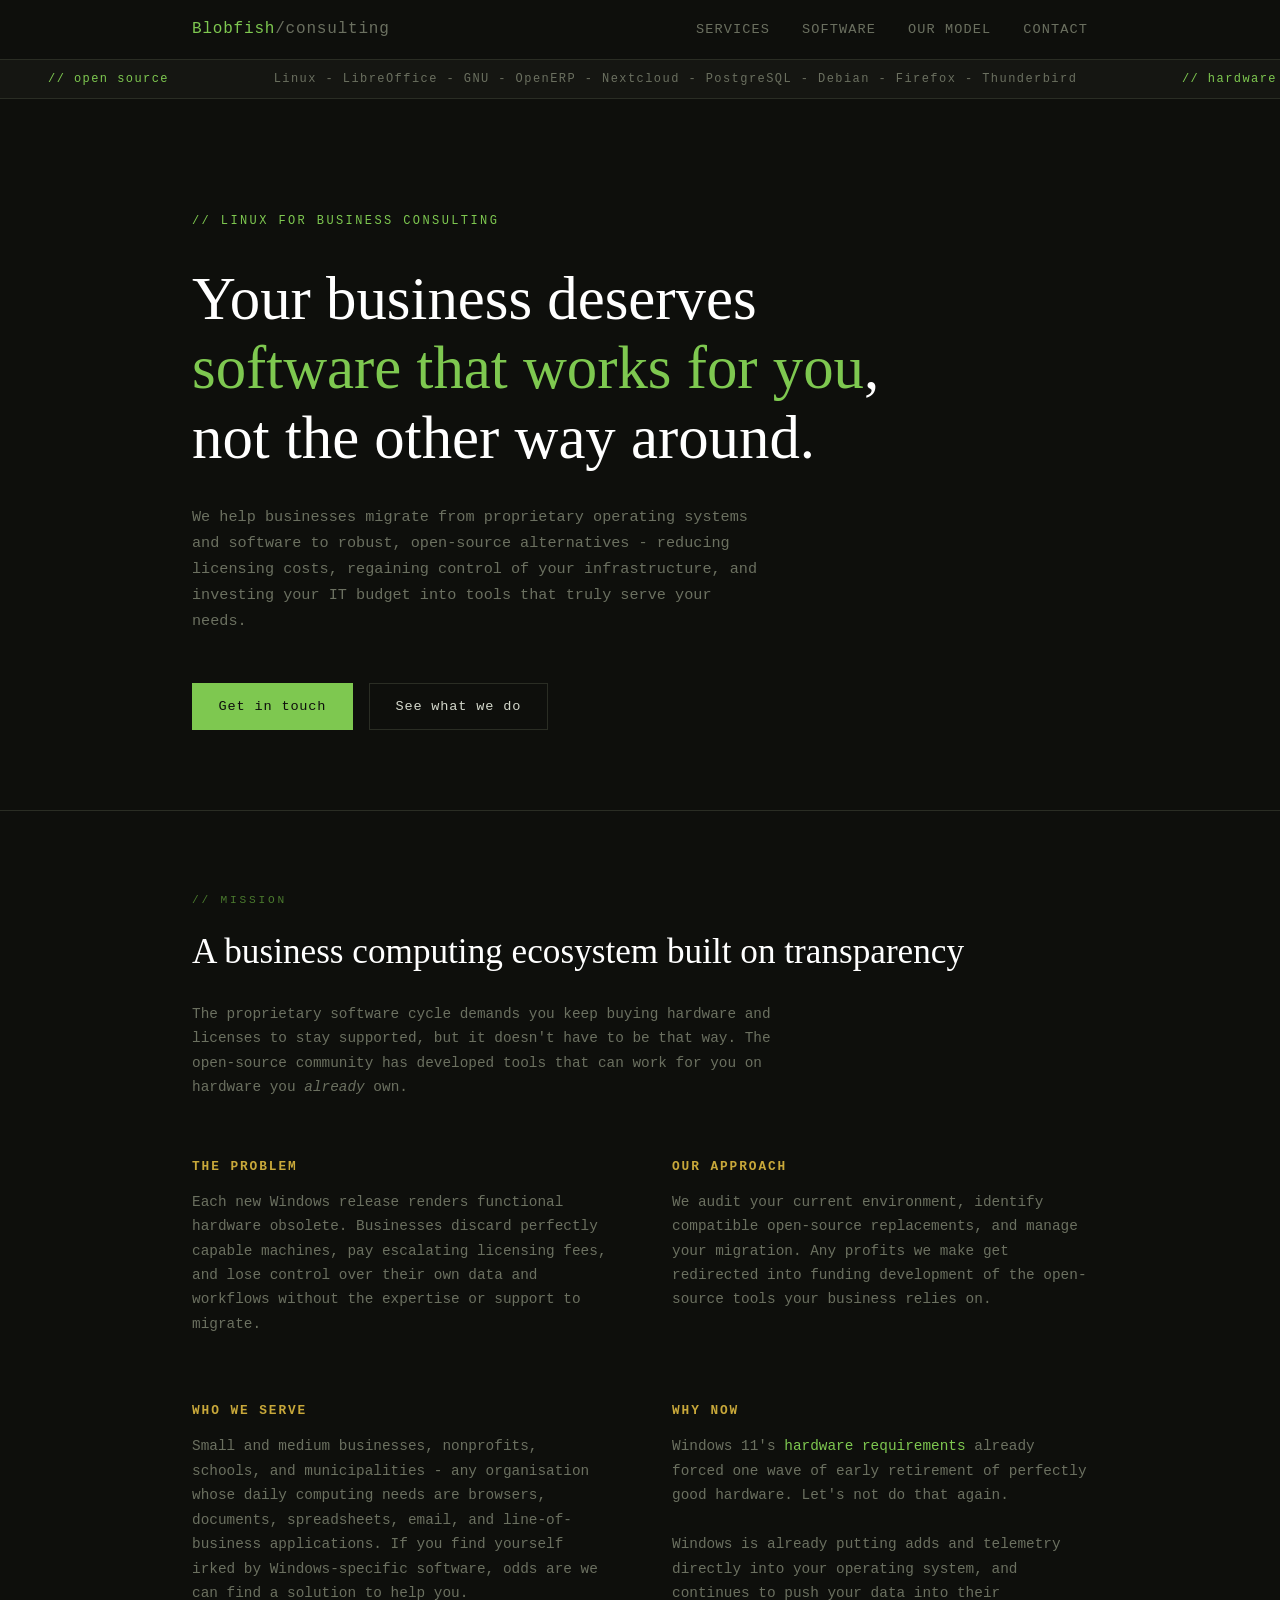
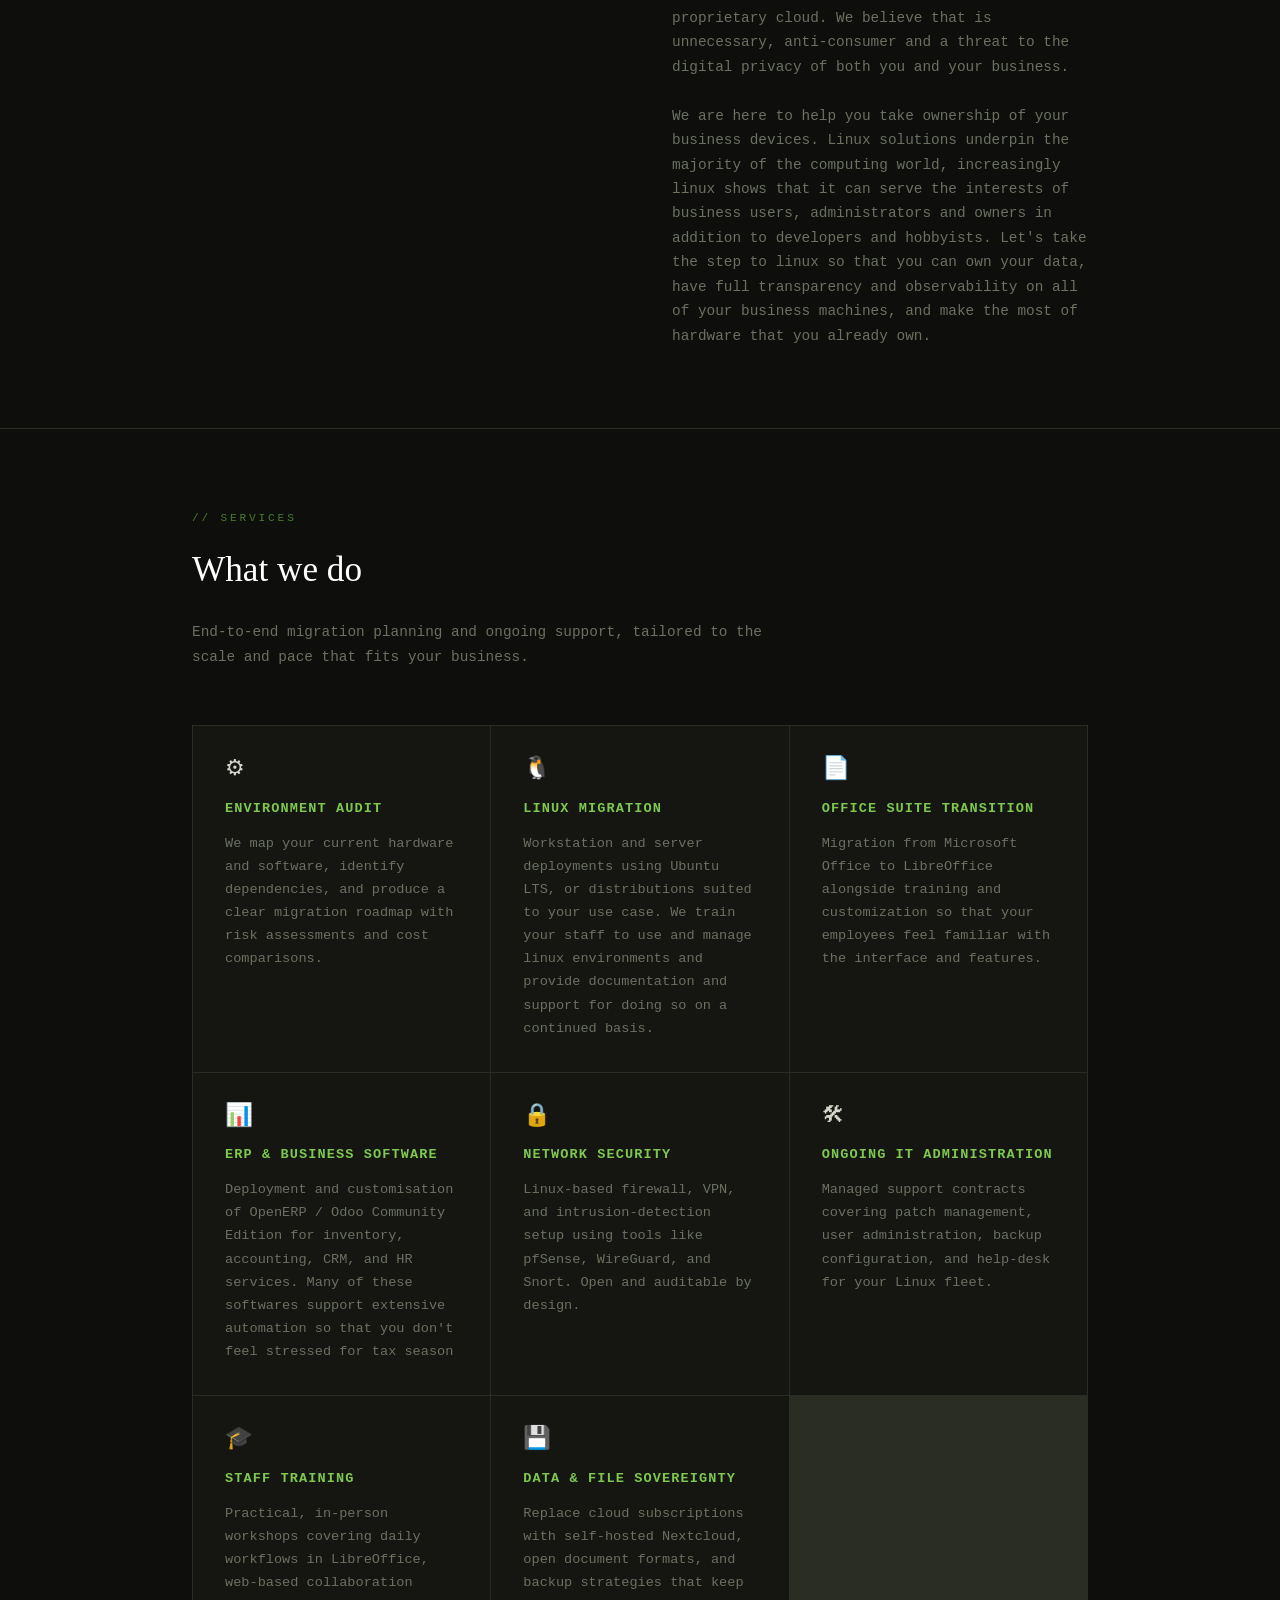
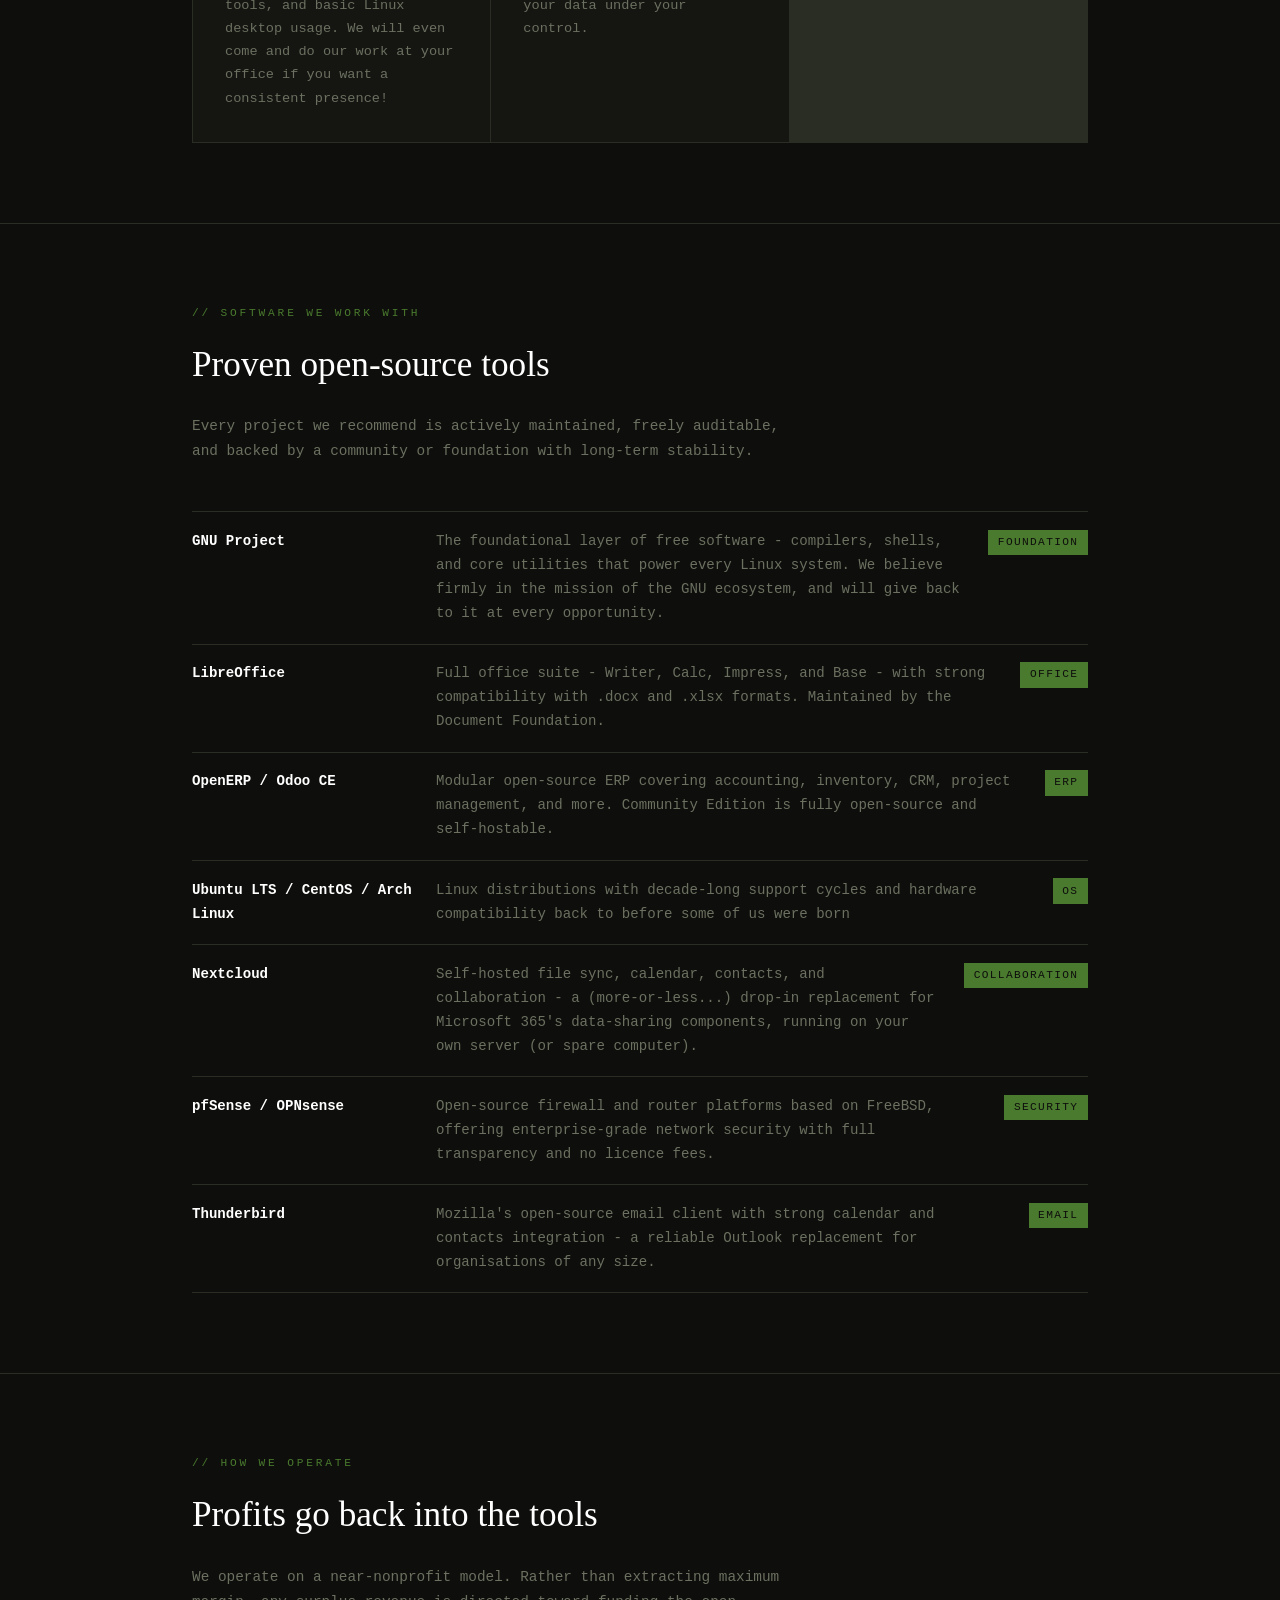
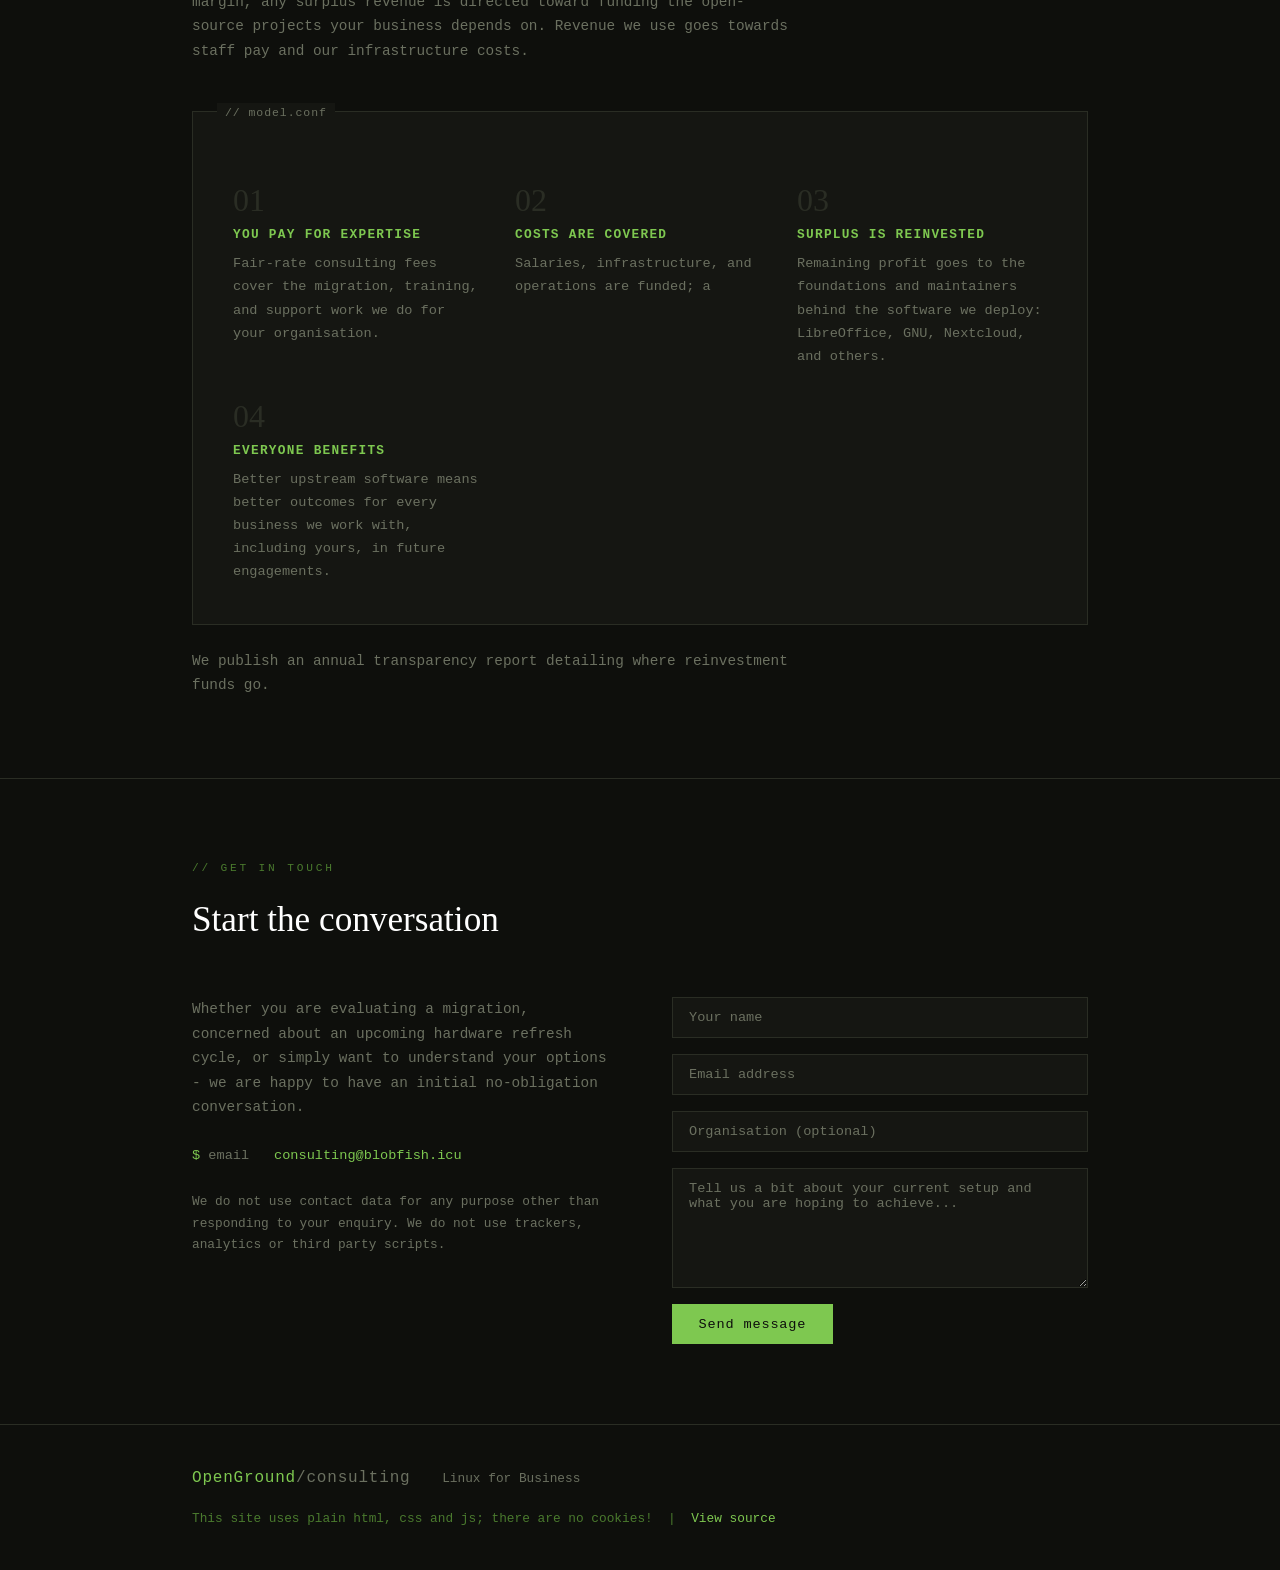
==== index.html @ 0ae6003b "impl: it's time..." ====
<!DOCTYPE html>
<html lang="en">
<head>
  <meta charset="UTF-8">
  <meta name="viewport" content="width=device-width, initial-scale=1.0">
  <title>Blobfish Consulting - Transitioning to a Post-Windows World</title>
  <link rel="stylesheet" href="style.css">
</head>
<body>

<!-- -- Navigation ------------------------------------------------- -->
<nav>
  <div class="inner">
    <div class="logo">Blobfish<span>/consulting</span></div>
    <ul>
      <li><a href="#services">Services</a></li>
      <li><a href="#software">Software</a></li>
      <li><a href="#model">Our Model</a></li>
      <li><a href="#contact">Contact</a></li>
    </ul>
  </div>
</nav>

<!-- -- Ticker ------------------------------------------------------ -->
<div class="ticker" aria-hidden="true">
  <div class="ticker-inner">
    <span class="hi">// open source</span>
    <span>Linux - LibreOffice - GNU - OpenERP - Nextcloud - PostgreSQL - Debian - Firefox - Thunderbird</span>
    <span class="hi">// hardware support forever</span>
    <span>Linux - LibreOffice - GNU - OpenERP - Nextcloud - PostgreSQL - Debian - Firefox - Thunderbird</span>
    <span class="hi">// security by transparency</span>
    <span>Linux - LibreOffice - GNU - OpenERP - Nextcloud - PostgreSQL - Debian - Firefox - Thunderbird</span>
    <span class="hi">// software for users, rather than vendors</span>
    <span>Linux - LibreOffice - GNU - OpenERP - Nextcloud - PostgreSQL - Debian - Firefox - Thunderbird</span>
  </div>
</div>

<!-- -- Hero ------------------------------------------------------- -->
<section class="hero">
  <div class="container">
    <p class="hero-eyebrow">// Linux for Business Consulting</p>
    <h1>Your business deserves <em>software that works for you</em>, not the other way around.</h1>
    <p class="hero-body">
      We help businesses migrate from proprietary operating systems and software to robust,
      open-source alternatives - reducing licensing costs, regaining control of your infrastructure,
      and investing your IT budget into tools that truly serve your needs.
    </p>
    <div class="cta-group">
      <a href="#contact" class="btn btn-primary">Get in touch</a>
      <a href="#services" class="btn btn-ghost">See what we do</a>
    </div>
  </div>
</section>

<!-- -- Mission ----------------------------------------------------- -->
<section class="section" id="mission">
  <div class="container">
    <p class="section-label">// mission</p>
    <h2 class="section-title">A business computing ecosystem built on transparency</h2>
    <p class="section-body">
      The proprietary software cycle demands you keep buying hardware and
      licenses to stay supported, but it doesn't have to be that way. The
      open-source community has developed tools that can work for you on
      hardware you <em>already</em> own.
    </p>
    <div class="mission-grid">
      <div class="mission-item">
        <h3>The Problem</h3>
        <p>
          Each new Windows release renders functional hardware obsolete. Businesses discard
          perfectly capable machines, pay escalating licensing fees, and lose control over
          their own data and workflows without the expertise or support to
          migrate.
        </p>
      </div>
      <div class="mission-item">
        <h3>Our Approach</h3>
        <p>
          We audit your current environment, identify compatible open-source replacements,
          and manage your migration. Any profits we make get redirected into funding development
          of the open-source tools your business relies on.
        </p>
      </div>
      <div class="mission-item">
        <h3>Who We Serve</h3>
        <p>
          Small and medium businesses, nonprofits, schools, and municipalities - any organisation
          whose daily computing needs are browsers, documents, spreadsheets, email, and line-of-business
          applications. If you find yourself irked by Windows-specific software,
          odds are we can find a solution to help you.
        </p>
      </div>
      <div class="mission-item">
        <h3>Why Now</h3>
        <p>
        Windows 11's <a href="https://web.archive.org/web/20260525220118/https://www.microsoft.com/en-us/windows/windows-11-specifications"
        target="_blank">hardware requirements</a> already forced one wave of
        early retirement of perfectly good hardware. Let's not do that again.
        <br><br>
        Windows is already putting adds and telemetry directly into your
        operating system, and continues to push your data into their proprietary
        cloud. We believe that is unnecessary, anti-consumer and a threat to
        the digital privacy of both you and your business.
        <br><br>
        We are here to help you take ownership of your business devices. Linux
        solutions underpin the majority of the computing world, increasingly
        linux shows that it can serve the
        interests of business users, administrators and owners in addition to
        developers and hobbyists. Let's take the step to linux so that you can
        own your data, have full transparency and observability on all of your
        business machines, and make the most of hardware that you already own.
        </p>
      </div>
    </div>
  </div>
</section>

<!-- -- Services ---------------------------------------------------- -->
<section class="section" id="services">
  <div class="container">
    <p class="section-label">// services</p>
    <h2 class="section-title">What we do</h2>
    <p class="section-body">
      End-to-end migration planning and ongoing support, tailored to the scale and pace that fits your business.
    </p>
    <div class="services-grid">
      <div class="service-card">
        <div class="icon">⚙</div>
        <h3>Environment Audit</h3>
        <p>We map your current hardware and software, identify dependencies, and produce a clear migration roadmap with risk assessments and cost comparisons.</p>
      </div>
      <div class="service-card">
        <div class="icon">🐧</div>
        <h3>Linux Migration</h3>
        <p>Workstation and server deployments using Ubuntu LTS, or distributions
        suited to your use case. We train your staff to use and manage linux
        environments and provide documentation and support for doing so on a
        continued basis.</p>
      </div>
      <div class="service-card">
        <div class="icon">📄</div>
        <h3>Office Suite Transition</h3>
        <p>Migration from Microsoft Office to LibreOffice alongside training and
        customization so that your employees feel familiar with the interface
        and features.</p>
      </div>
      <div class="service-card">
        <div class="icon">📊</div>
        <h3>ERP &amp; Business Software</h3>
        <p>Deployment and customisation of OpenERP / Odoo Community Edition for
        inventory, accounting, CRM, and HR services. Many of these softwares
        support extensive automation so that you don't feel stressed for tax
        season</p>
      </div>
      <div class="service-card">
        <div class="icon">🔒</div>
        <h3>Network Security</h3>
        <p>Linux-based firewall, VPN, and intrusion-detection setup using tools like pfSense, WireGuard, and Snort. Open and auditable by design.</p>
      </div>
      <div class="service-card">
        <div class="icon">🛠</div>
        <h3>Ongoing IT Administration</h3>
        <p>Managed support contracts covering patch management, user administration, backup configuration, and help-desk for your Linux fleet.</p>
      </div>
      <div class="service-card">
        <div class="icon">🎓</div>
        <h3>Staff Training</h3>
        <p>Practical, in-person workshops covering daily workflows in
        LibreOffice, web-based collaboration tools, and basic Linux desktop
        usage. We will even come and do our work at your office if you want a
        consistent presence!</p>
      </div>
      <div class="service-card">
        <div class="icon">💾</div>
        <h3>Data &amp; File Sovereignty</h3>
        <p>Replace cloud subscriptions with self-hosted Nextcloud, open document formats, and backup strategies that keep your data under your control.</p>
      </div>
    </div>
  </div>
</section>

<!-- -- Software Stack ---------------------------------------------- -->
<section class="section" id="software">
  <div class="container">
    <p class="section-label">// software we work with</p>
    <h2 class="section-title">Proven open-source tools</h2>
    <p class="section-body">
      Every project we recommend is actively maintained, freely auditable, and backed by
      a community or foundation with long-term stability.
    </p>
    <div class="stack-list">
      <div class="stack-item">
        <span class="stack-name">GNU Project</span>
        <span class="stack-desc">The foundational layer of free software -
          compilers, shells, and core utilities that power every Linux system.
          We believe firmly in the mission of the GNU ecosystem, and will give
          back to it at every opportunity.</span>
        <span class="tag">Foundation</span>
      </div>
      <div class="stack-item">
        <span class="stack-name">LibreOffice</span>
        <span class="stack-desc">Full office suite - Writer, Calc, Impress, and Base - with strong compatibility with .docx and .xlsx formats. Maintained by the Document Foundation.</span>
        <span class="tag">Office</span>
      </div>
      <div class="stack-item">
        <span class="stack-name">OpenERP / Odoo CE</span>
        <span class="stack-desc">Modular open-source ERP covering accounting, inventory, CRM, project management, and more. Community Edition is fully open-source and self-hostable.</span>
        <span class="tag">ERP</span>
      </div>
      <div class="stack-item">
        <span class="stack-name">Ubuntu LTS / CentOS / Arch Linux</span>
        <span class="stack-desc">Linux distributions with decade-long support cycles and
          hardware compatibility back to before some of us were born</span>
        <span class="tag">OS</span>
      </div>
      <div class="stack-item">
        <span class="stack-name">Nextcloud</span>
        <span class="stack-desc">Self-hosted file sync, calendar, contacts, and
          collaboration - a (more-or-less...) drop-in replacement for Microsoft
          365's data-sharing components, running on your own server (or spare
          computer).</span>
        <span class="tag">Collaboration</span>
      </div>
      <div class="stack-item">
        <span class="stack-name">pfSense / OPNsense</span>
        <span class="stack-desc">Open-source firewall and router platforms based on FreeBSD, offering enterprise-grade network security with full transparency and no licence fees.</span>
        <span class="tag">Security</span>
      </div>
      </div>
      <div class="stack-item">
        <span class="stack-name">Thunderbird</span>
        <span class="stack-desc">Mozilla's open-source email client with strong calendar and contacts integration - a reliable Outlook replacement for organisations of any size.</span>
        <span class="tag">Email</span>
      </div>
    </div>
  </div>
</section>

<!-- -- Business Model ---------------------------------------------- -->
<section class="section" id="model">
  <div class="container">
    <p class="section-label">// how we operate</p>
    <h2 class="section-title">Profits go back into the tools</h2>
    <p class="section-body">
      We operate on a near-nonprofit model. Rather than extracting maximum margin,
      any surplus revenue is directed toward funding the open-source projects
      your business depends on. Revenue we use goes towards staff pay
      and our infrastructure costs.
    </p>
    <div class="model-block">
      <div class="model-steps">
        <div class="model-step">
          <div class="step-num">01</div>
          <h4>You pay for expertise</h4>
          <p>Fair-rate consulting fees cover the migration, training, and
          support work we do for your organisation.</p>
        </div>
        <div class="model-step">
          <div class="step-num">02</div>
          <h4>Costs are covered</h4>
          <p>Salaries, infrastructure, and operations are funded; a</p>
        </div>
        <div class="model-step">
          <div class="step-num">03</div>
          <h4>Surplus is reinvested</h4>
          <p>Remaining profit goes to the foundations and maintainers behind the software we deploy: LibreOffice, GNU, Nextcloud, and others.</p>
        </div>
        <div class="model-step">
          <div class="step-num">04</div>
          <h4>Everyone benefits</h4>
          <p>Better upstream software means better outcomes for every business
          we work with, including yours, in future engagements.</p>
        </div>
      </div>
    </div>
    <p class="section-body mt-md">
      We publish an annual transparency report detailing where reinvestment
      funds go.
    </p>
  </div>
</section>

<!-- -- Contact ----------------------------------------------------- -->
<section class="section" id="contact">
  <div class="container">
    <p class="section-label">// get in touch</p>
    <h2 class="section-title">Start the conversation</h2>
    <div class="contact-wrap">
      <div class="contact-info">
        <p>
          Whether you are evaluating a migration, concerned about an upcoming hardware refresh cycle,
          or simply want to understand your options - we are happy to have an initial
          no-obligation conversation.
        </p>
        <div class="contact-line">
          <span class="label prompt">email</span>
          <a href="mailto:consulting@blobfish.icu">consulting@blobfish.icu</a>
        </div>
        <p class="mt-md" style="font-size:0.8rem; color: var(--text-muted);">
          We do not use contact data for any purpose other than responding to your enquiry.
          We do not use trackers, analytics or third party scripts.
        </p>
      </div>
      <form class="contact-form">
        <input type="text"  name="name"    placeholder="Your name"               autocomplete="name">
        <input type="email" name="email"   placeholder="Email address"           autocomplete="email">
        <input type="text"  name="org"     placeholder="Organisation (optional)"  autocomplete="organization">
        <textarea name="message" placeholder="Tell us a bit about your current setup and what you are hoping to achieve..."></textarea>
        <button type="submit" class="btn btn-primary" style="align-self: flex-start;">Send message</button>
      </form>
    </div>
  </div>
</section>

<!-- -- Footer ------------------------------------------------------ -->
<footer>
  <div class="inner">
    <div>
      <span class="logo">OpenGround<span style="color:var(--text-muted)">/consulting</span></span>
      <span style="margin-left:1.5rem; color:var(--text-muted);">Linux for Business</span>
    </div>
    <div class="oss-note">
      This site uses plain html, css and js; there are no cookies!
      &nbsp;|&nbsp; <a href="#">View source</a>
    </div>
  </div>
</footer>

<script src="main.js"></script>
</body>
</html>
---- style.css ----
/* ── Variables ─────────────────────────────────────────────── */
:root {
  --bg:         #0e0f0c;
  --surface:    #151612;
  --border:     #2a2d24;
  --green:      #7ec850;
  --green-dim:  #4a7a2e;
  --amber:      #c8a83a;
  --text:       #d4d8cc;
  --text-muted: #6b7060;
  --mono:       'Courier New', Courier, monospace;
  --serif:      Georgia, 'Times New Roman', serif;
}

/* ── Reset ──────────────────────────────────────────────────── */
*, *::before, *::after { box-sizing: border-box; margin: 0; padding: 0; }
html { scroll-behavior: smooth; }
body {
  background: var(--bg);
  color: var(--text);
  font-family: var(--mono);
  font-size: 15px;
  line-height: 1.7;
}
a { color: var(--green); text-decoration: none; }
a:hover { text-decoration: underline; }
img { display: block; max-width: 100%; }

/* ── Layout helpers ─────────────────────────────────────────── */
.container {
  max-width: 960px;
  margin: 0 auto;
  padding: 0 2rem;
}
.section { padding: 5rem 0; }
.section + .section { border-top: 1px solid var(--border); }

/* ── Terminal prompt decoration ─────────────────────────────── */
.prompt::before {
  content: '$ ';
  color: var(--green);
  user-select: none;
}

/* ── Nav ────────────────────────────────────────────────────── */
nav {
  position: sticky;
  top: 0;
  z-index: 100;
  background: var(--bg);
  border-bottom: 1px solid var(--border);
}
nav .inner {
  display: flex;
  align-items: center;
  justify-content: space-between;
  padding: 1rem 2rem;
  max-width: 960px;
  margin: 0 auto;
}
.logo {
  font-size: 1rem;
  color: var(--green);
  letter-spacing: 0.05em;
}
.logo span { color: var(--text-muted); }
nav ul {
  list-style: none;
  display: flex;
  gap: 2rem;
}
nav ul a {
  color: var(--text-muted);
  font-size: 0.85rem;
  letter-spacing: 0.08em;
  text-transform: uppercase;
}
nav ul a:hover { color: var(--green); text-decoration: none; }

/* ── Hero ───────────────────────────────────────────────────── */
.hero {
  padding: 7rem 0 5rem;
  border-bottom: 1px solid var(--border);
}
.hero-eyebrow {
  font-size: 0.75rem;
  letter-spacing: 0.2em;
  text-transform: uppercase;
  color: var(--green);
  margin-bottom: 2rem;
}
.hero h1 {
  font-family: var(--serif);
  font-size: clamp(2.2rem, 5vw, 3.8rem);
  font-weight: normal;
  line-height: 1.15;
  color: #fff;
  max-width: 700px;
  margin-bottom: 2rem;
}
.hero h1 em {
  font-style: normal;
  color: var(--green);
}
.hero-body {
  max-width: 580px;
  color: var(--text-muted);
  margin-bottom: 3rem;
  font-size: 0.95rem;
}
.cta-group { display: flex; gap: 1rem; flex-wrap: wrap; }
.btn {
  display: inline-block;
  padding: 0.7rem 1.6rem;
  font-family: var(--mono);
  font-size: 0.85rem;
  letter-spacing: 0.06em;
  border: 1px solid;
  cursor: pointer;
  transition: background 0.15s, color 0.15s;
}
.btn-primary {
  background: var(--green);
  border-color: var(--green);
  color: var(--bg);
}
.btn-primary:hover { background: #9fe870; border-color: #9fe870; text-decoration: none; }
.btn-ghost {
  background: transparent;
  border-color: var(--border);
  color: var(--text);
}
.btn-ghost:hover { border-color: var(--green); color: var(--green); text-decoration: none; }

/* ── Ticker bar ─────────────────────────────────────────────── */
.ticker {
  background: var(--surface);
  border-bottom: 1px solid var(--border);
  padding: 0.55rem 0;
  overflow: hidden;
  white-space: nowrap;
  font-size: 0.75rem;
  color: var(--text-muted);
  letter-spacing: 0.12em;
}
.ticker-inner {
  display: inline-block;
  animation: ticker 28s linear infinite;
}
.ticker-inner span { margin: 0 3rem; }
.ticker-inner .hi { color: var(--green); }
@keyframes ticker {
  from { transform: translateX(0); }
  to   { transform: translateX(-50%); }
}

/* ── Section headings ───────────────────────────────────────── */
.section-label {
  font-size: 0.7rem;
  letter-spacing: 0.25em;
  text-transform: uppercase;
  color: var(--green-dim);
  margin-bottom: 0.75rem;
}
.section-title {
  font-family: var(--serif);
  font-size: clamp(1.5rem, 3vw, 2.2rem);
  font-weight: normal;
  color: #fff;
  margin-bottom: 1.25rem;
}
.section-body {
  color: var(--text-muted);
  max-width: 600px;
  font-size: 0.9rem;
}

/* ── Mission ────────────────────────────────────────────────── */
.mission-grid {
  display: grid;
  grid-template-columns: 1fr 1fr;
  gap: 4rem;
  margin-top: 3.5rem;
}
@media (max-width: 640px) { .mission-grid { grid-template-columns: 1fr; gap: 2.5rem; } }
.mission-item h3 {
  color: var(--amber);
  font-family: var(--mono);
  font-size: 0.8rem;
  letter-spacing: 0.15em;
  text-transform: uppercase;
  margin-bottom: 0.75rem;
}
.mission-item p { font-size: 0.9rem; color: var(--text-muted); }

/* ── Services ───────────────────────────────────────────────── */
.services-grid {
  display: grid;
  grid-template-columns: repeat(auto-fill, minmax(260px, 1fr));
  gap: 1px;
  background: var(--border);
  margin-top: 3.5rem;
  border: 1px solid var(--border);
}
.service-card {
  background: var(--surface);
  padding: 2rem;
  transition: background 0.15s;
}
.service-card:hover { background: #1c1f18; }
.service-card .icon {
  font-size: 1.4rem;
  margin-bottom: 1rem;
  line-height: 1;
}
.service-card h3 {
  font-family: var(--mono);
  font-size: 0.85rem;
  color: var(--green);
  letter-spacing: 0.08em;
  text-transform: uppercase;
  margin-bottom: 0.75rem;
}
.service-card p { font-size: 0.85rem; color: var(--text-muted); }

/* ── Software stack ─────────────────────────────────────────── */
.stack-list {
  margin-top: 3rem;
  display: flex;
  flex-direction: column;
  gap: 0;
}
.stack-item {
  display: grid;
  grid-template-columns: 220px 1fr auto;
  align-items: baseline;
  gap: 1.5rem;
  padding: 1.1rem 0;
  border-bottom: 1px solid var(--border);
  font-size: 0.88rem;
}
@media (max-width: 640px) {
  .stack-item { grid-template-columns: 1fr; gap: 0.3rem; }
  .stack-item .tag { display: none; }
}
.stack-item:first-child { border-top: 1px solid var(--border); }
.stack-name { color: #fff; font-weight: bold; }
.stack-desc { color: var(--text-muted); }
.tag {
  font-size: 0.7rem;
  letter-spacing: 0.12em;
  text-transform: uppercase;
  color: var(--bg);
  background: var(--green-dim);
  padding: 0.2rem 0.6rem;
  white-space: nowrap;
}
.tag.amber { background: #6b5520; color: var(--amber); }

/* ── Business model ─────────────────────────────────────────── */
.model-block {
  margin-top: 3rem;
  border: 1px solid var(--border);
  padding: 2.5rem;
  background: var(--surface);
  position: relative;
}
.model-block::before {
  content: '// model.conf';
  position: absolute;
  top: -0.6rem;
  left: 1.5rem;
  background: var(--surface);
  padding: 0 0.5rem;
  font-size: 0.72rem;
  color: var(--text-muted);
  letter-spacing: 0.08em;
}
.model-steps {
  display: grid;
  grid-template-columns: repeat(auto-fill, minmax(180px, 1fr));
  gap: 2rem;
  margin-top: 2rem;
}
.model-step { font-size: 0.85rem; }
.step-num {
  font-size: 2rem;
  color: var(--border);
  line-height: 1;
  margin-bottom: 0.5rem;
  font-family: var(--serif);
}
.model-step h4 { color: var(--green); margin-bottom: 0.4rem; font-size: 0.8rem; text-transform: uppercase; letter-spacing: 0.1em; }
.model-step p { color: var(--text-muted); }

/* ── Contact ────────────────────────────────────────────────── */
.contact-wrap {
  margin-top: 3rem;
  display: grid;
  grid-template-columns: 1fr 1fr;
  gap: 4rem;
}
@media (max-width: 640px) { .contact-wrap { grid-template-columns: 1fr; } }
.contact-info p { font-size: 0.9rem; color: var(--text-muted); margin-bottom: 1.5rem; }
.contact-line {
  display: flex;
  gap: 0.75rem;
  align-items: flex-start;
  margin-bottom: 0.75rem;
  font-size: 0.85rem;
}
.contact-line .label { color: var(--text-muted); min-width: 70px; }
.contact-form { display: flex; flex-direction: column; gap: 1rem; }
.contact-form input,
.contact-form textarea {
  background: var(--surface);
  border: 1px solid var(--border);
  color: var(--text);
  font-family: var(--mono);
  font-size: 0.85rem;
  padding: 0.75rem 1rem;
  width: 100%;
  outline: none;
  transition: border-color 0.15s;
}
.contact-form input:focus,
.contact-form textarea:focus { border-color: var(--green); }
.contact-form textarea { resize: vertical; min-height: 120px; }
.contact-form input::placeholder,
.contact-form textarea::placeholder { color: var(--text-muted); }

/* ── Footer ─────────────────────────────────────────────────── */
footer {
  border-top: 1px solid var(--border);
  padding: 2.5rem 0;
  font-size: 0.8rem;
  color: var(--text-muted);
}
footer .inner {
  max-width: 960px;
  margin: 0 auto;
  padding: 0 2rem;
  display: flex;
  justify-content: space-between;
  align-items: center;
  flex-wrap: wrap;
  gap: 1rem;
}
footer .oss-note { color: var(--green-dim); }

/* ── Utility ────────────────────────────────────────────────── */
.mt-sm { margin-top: 0.75rem; }
.mt-md { margin-top: 1.5rem; }
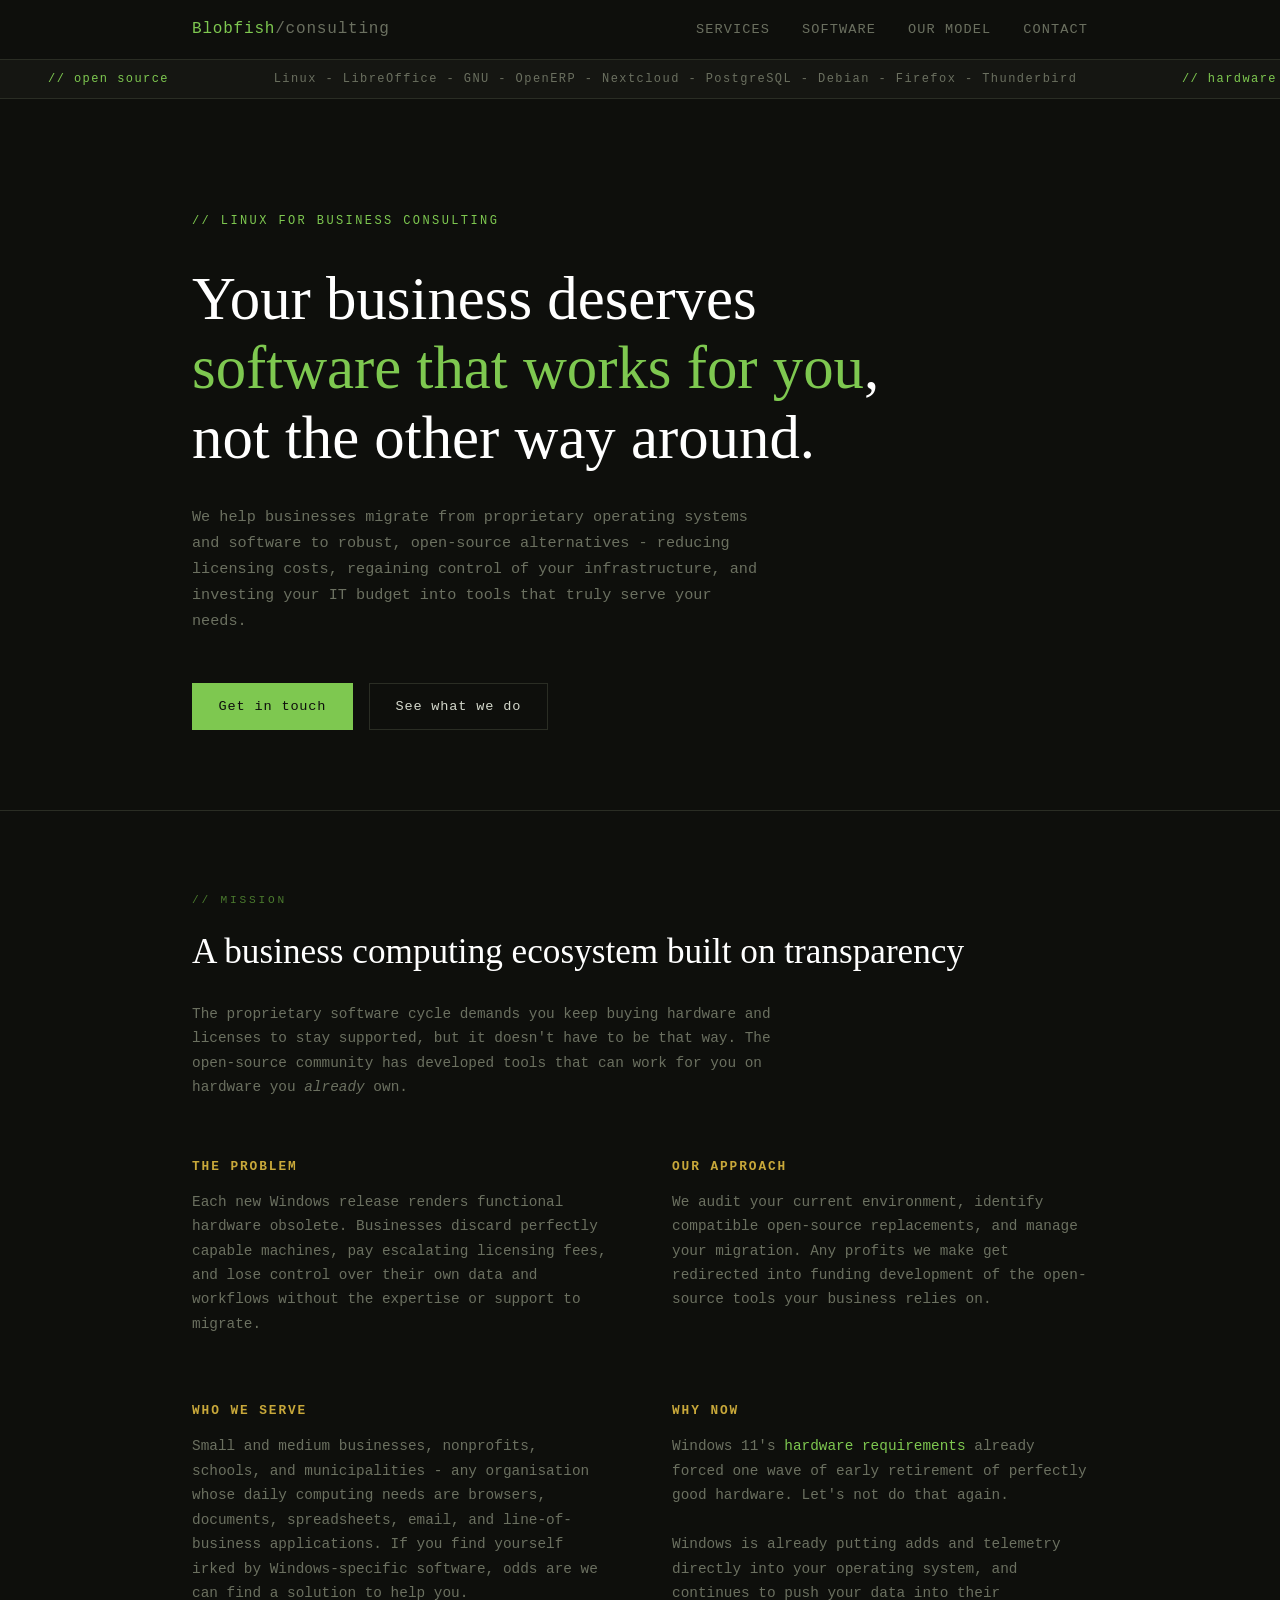
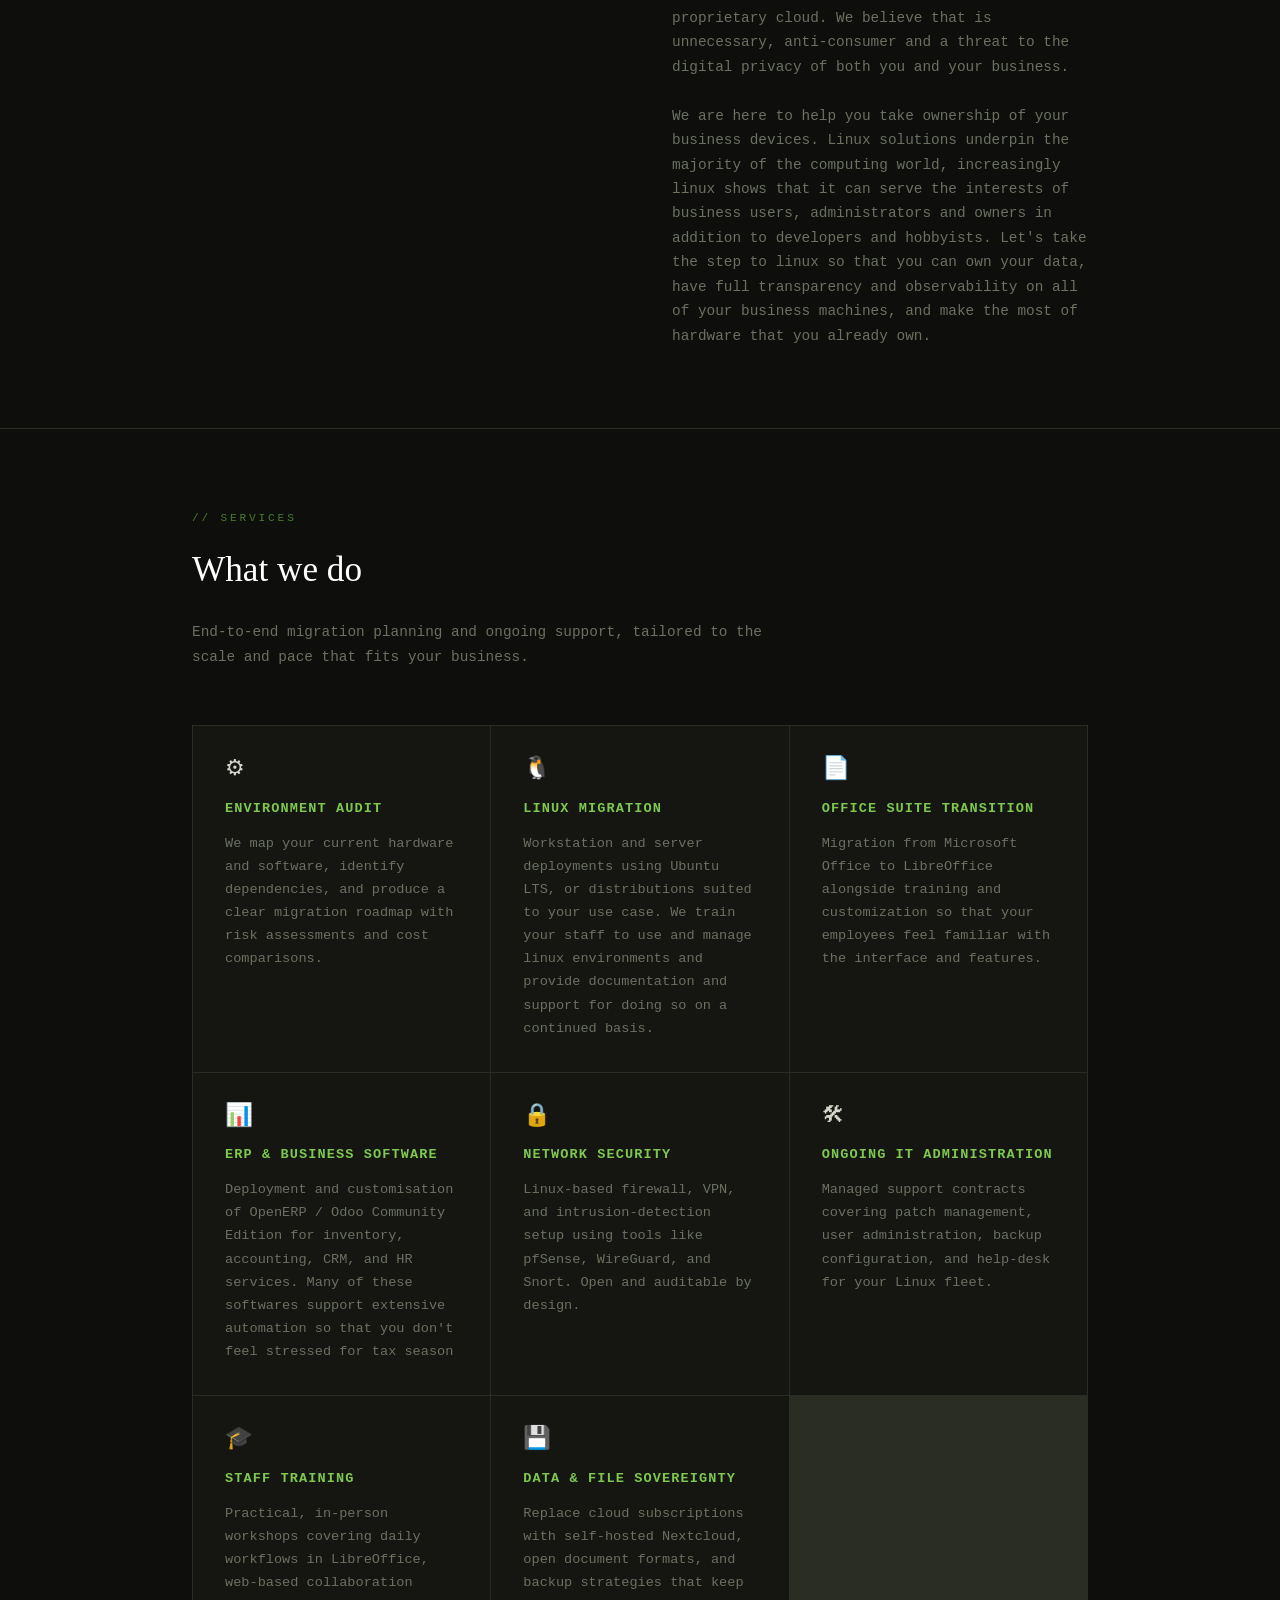
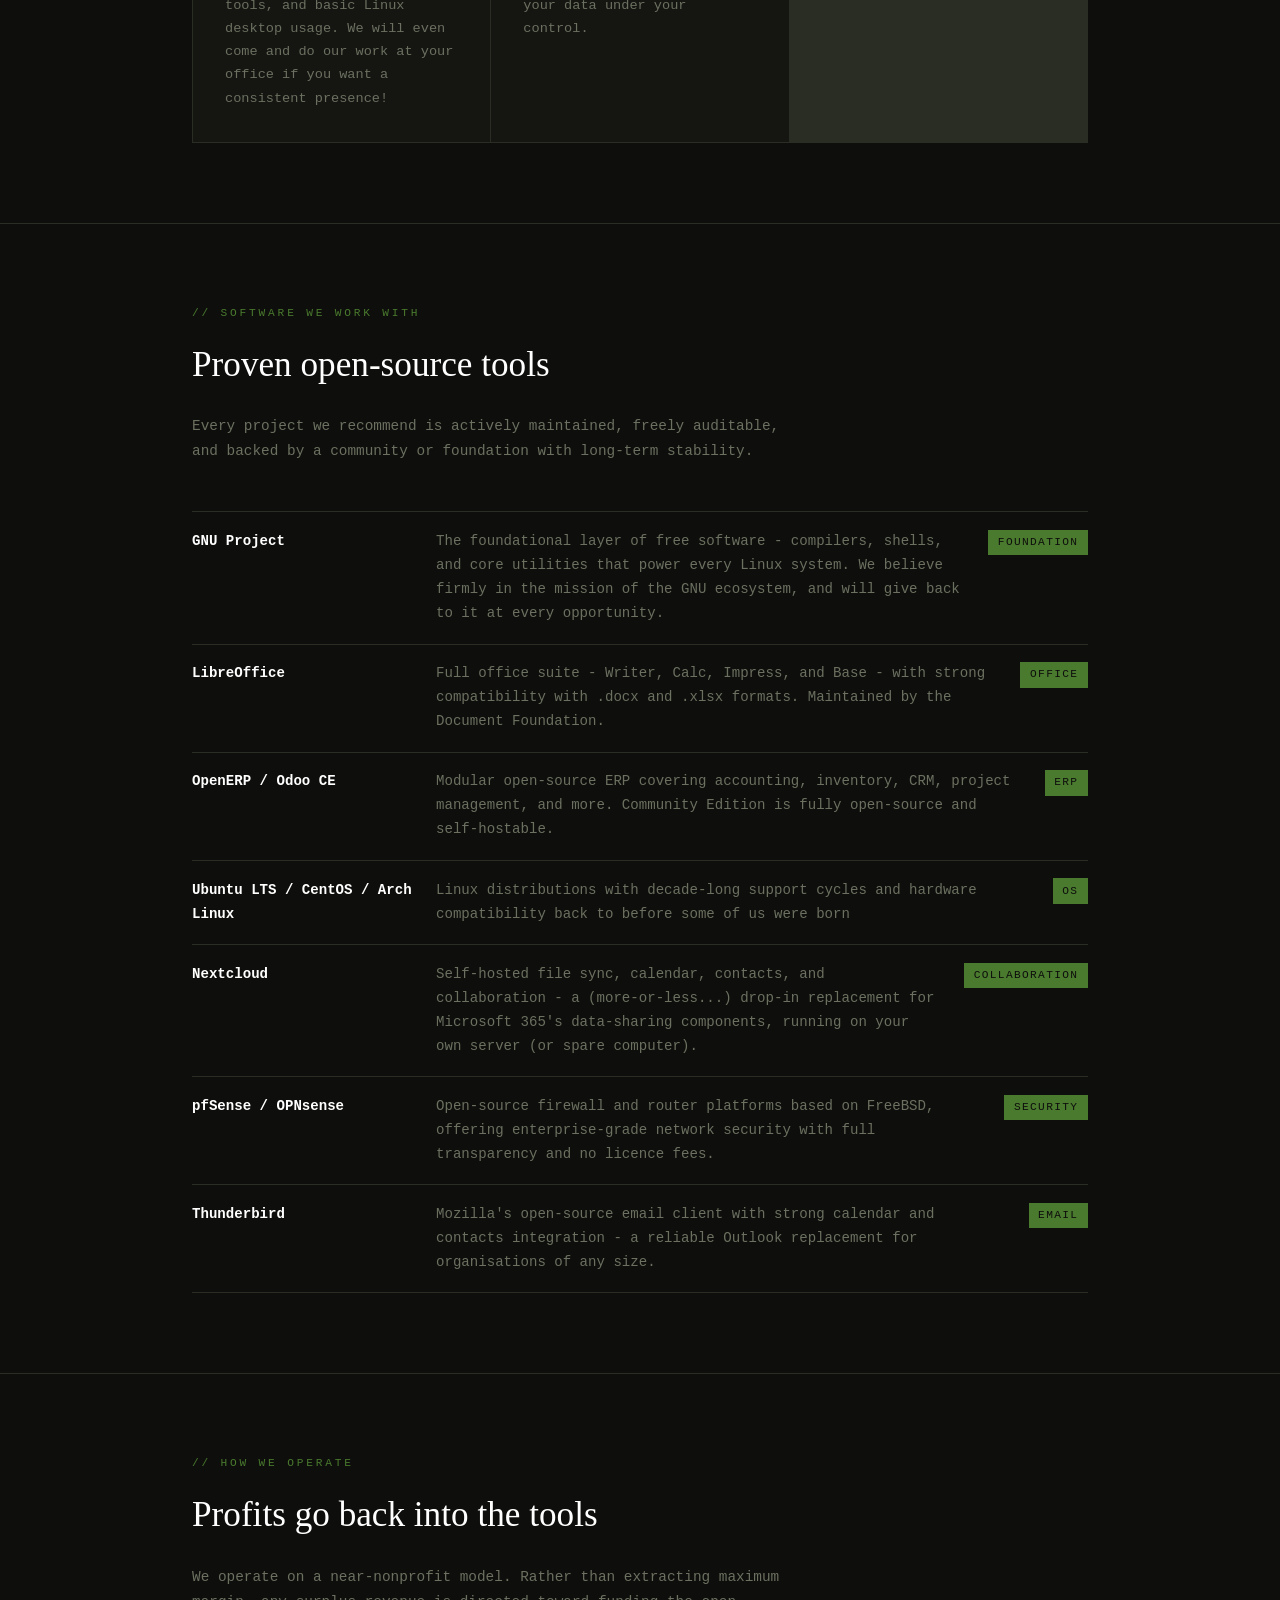
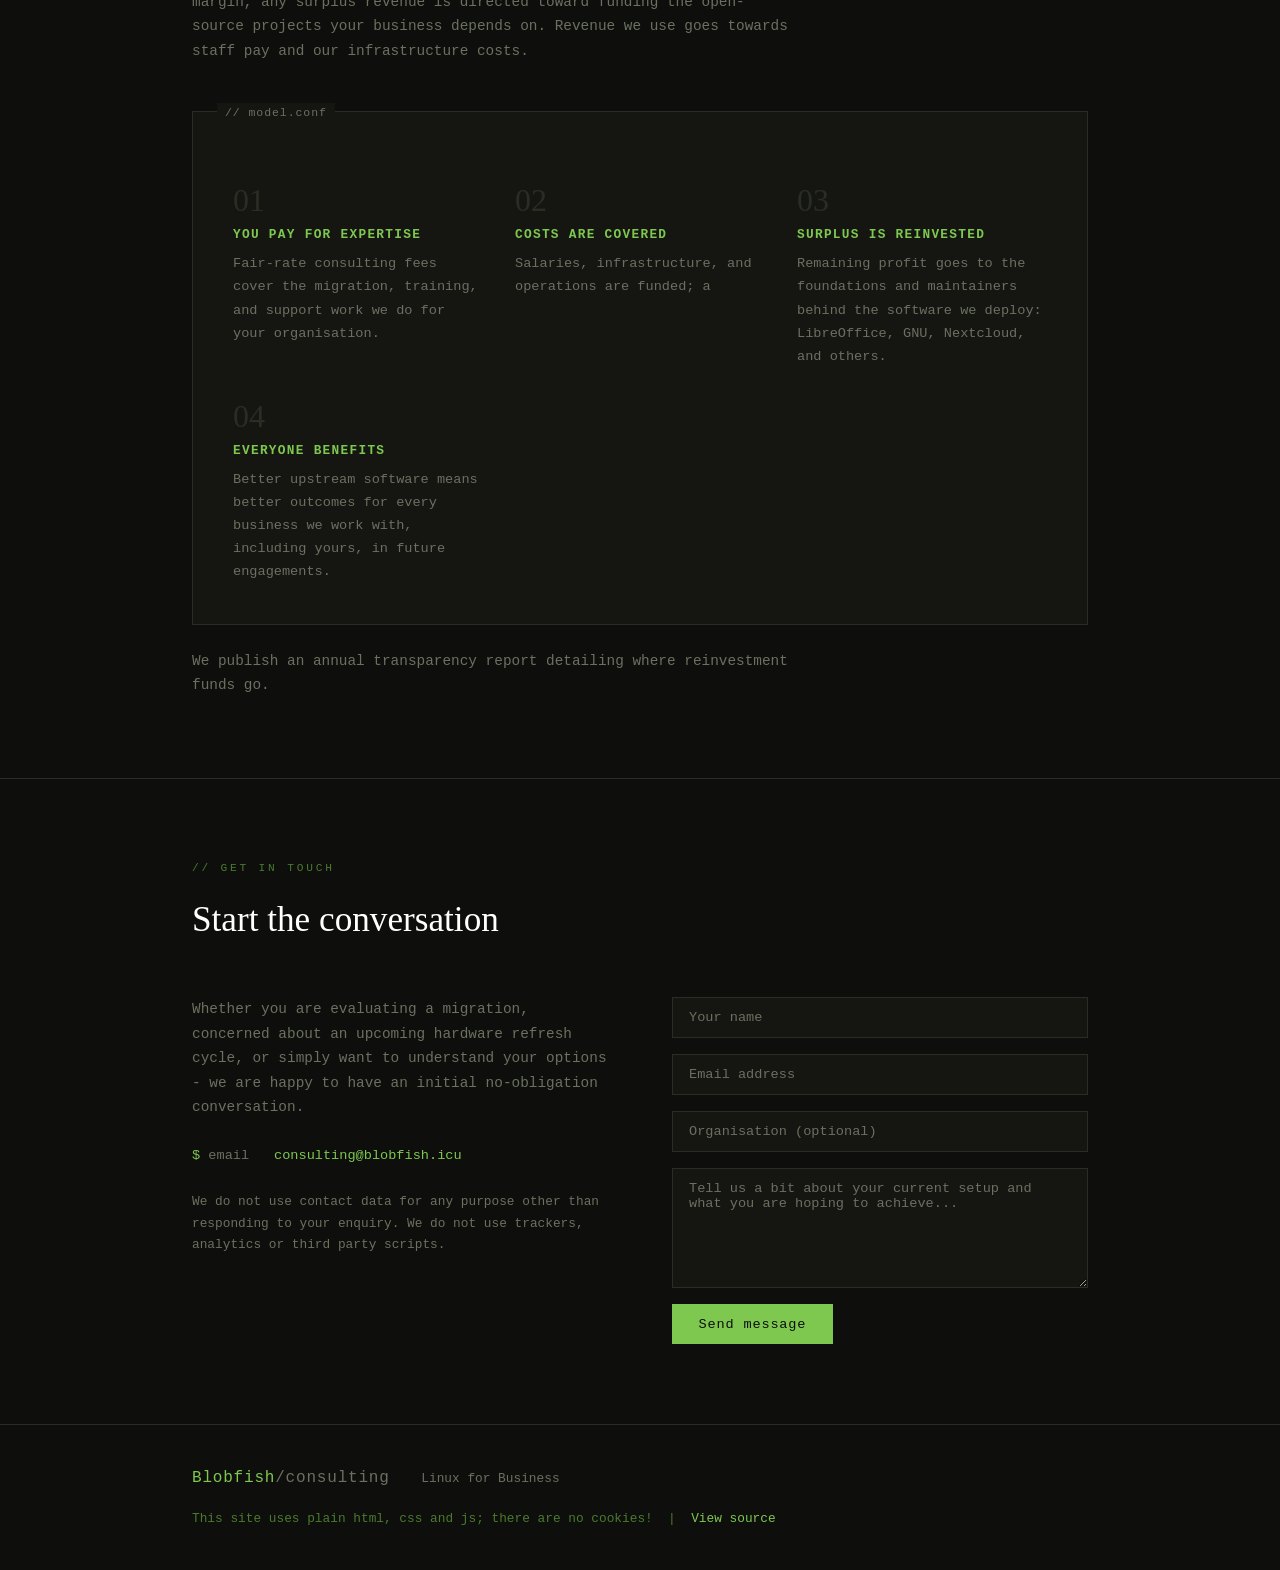
==== commit ec037aa2: "chore: fix source code link" ====
--- a/index.html
+++ b/index.html
@@ -316,12 +316,12 @@
 <footer>
   <div class="inner">
     <div>
-      <span class="logo">OpenGround<span style="color:var(--text-muted)">/consulting</span></span>
+      <span class="logo">Blobfish<span style="color:var(--text-muted)">/consulting</span></span>
       <span style="margin-left:1.5rem; color:var(--text-muted);">Linux for Business</span>
     </div>
     <div class="oss-note">
       This site uses plain html, css and js; there are no cookies!
-      &nbsp;|&nbsp; <a href="#">View source</a>
+      &nbsp;|&nbsp; <a href="https://github.com/canadian-consulting-blob/website">View source</a>
     </div>
   </div>
 </footer>
